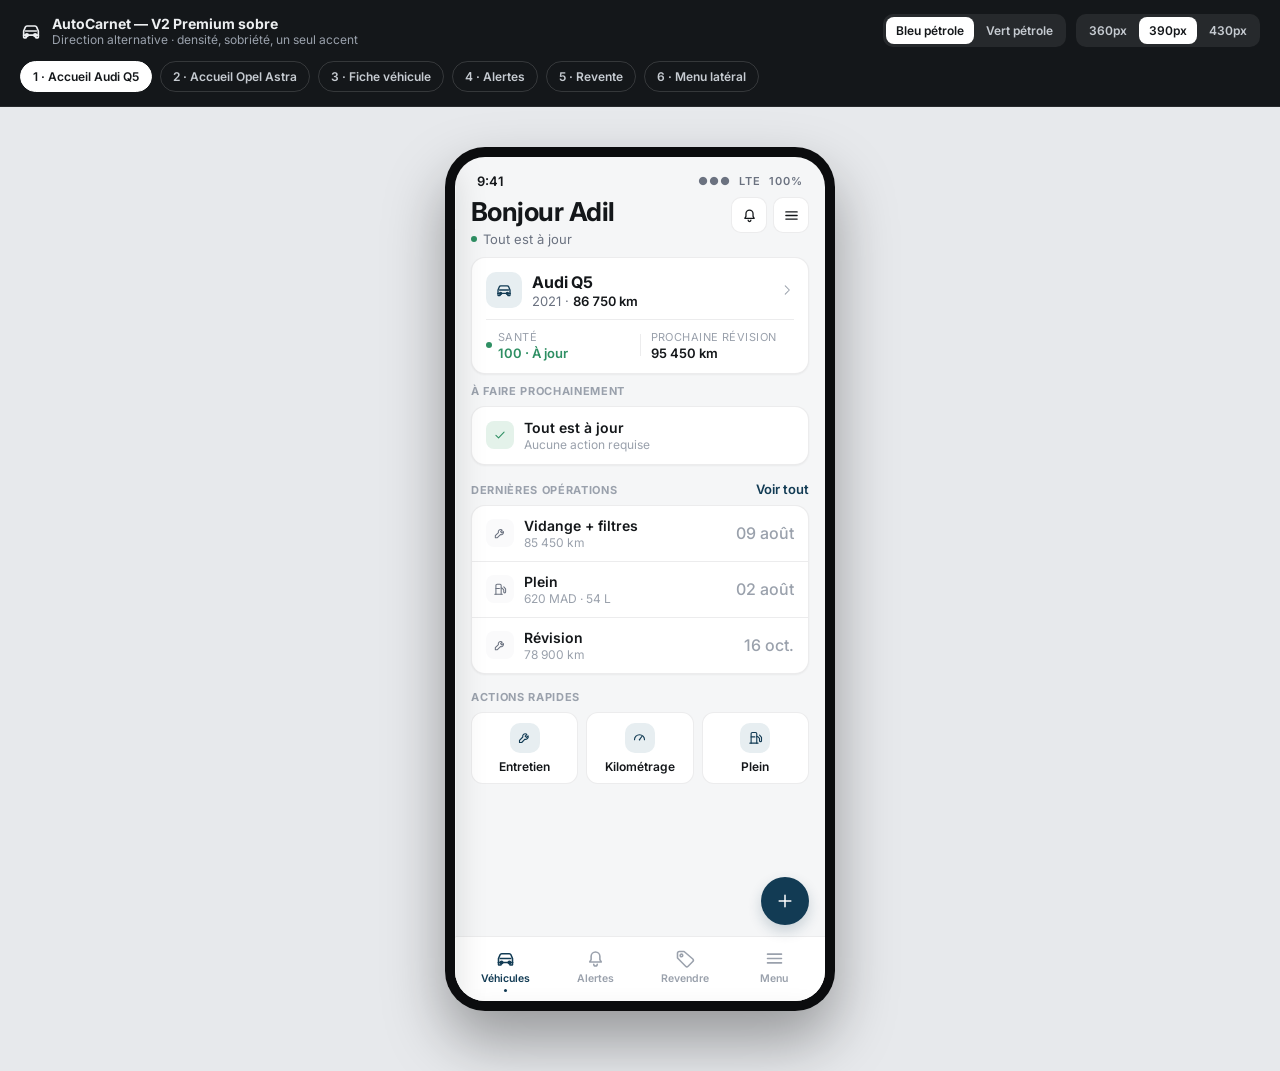
==== design/autocarnet-v2-sobre/index.html @ 6d9bebe8 "Add V2 "Premium sobre" design mockup — density/sobriety redirect The user rejected the Concept A rol" ====
<!doctype html>
<html lang="fr" data-accent="petrol-blue">
<head>
<meta charset="utf-8" />
<meta name="viewport" content="width=device-width, initial-scale=1, viewport-fit=cover" />
<title>AutoCarnet — V2 Premium sobre</title>
<link rel="preconnect" href="https://fonts.googleapis.com">
<link rel="preconnect" href="https://fonts.gstatic.com" crossorigin>
<link href="https://fonts.googleapis.com/css2?family=Inter:wght@400;500;600;700;800&display=swap" rel="stylesheet">
<link rel="stylesheet" href="styles.css" />
</head>
<body>

<!-- ============ DEMO CHROME (not part of the app itself) ============ -->
<header class="demo-bar">
  <div class="demo-bar__brand">
    <i class="ic demo-bar__logo" style="--src:url('assets/icons/car.svg')" aria-hidden="true"></i>
    <div>
      <div class="demo-bar__title">AutoCarnet — V2 Premium sobre</div>
      <div class="demo-bar__subtitle">Direction alternative · densité, sobriété, un seul accent</div>
    </div>
  </div>

  <div class="demo-bar__controls">
    <div class="accent-switch" role="tablist" aria-label="Couleur de marque">
      <button class="accent-switch__btn is-active" data-accent-btn="petrol-blue" role="tab" aria-selected="true">Bleu pétrole</button>
      <button class="accent-switch__btn" data-accent-btn="petrol-green" role="tab" aria-selected="false">Vert pétrole</button>
    </div>
    <div class="width-switch" role="tablist" aria-label="Largeur de test">
      <button class="width-switch__btn" data-width="360">360px</button>
      <button class="width-switch__btn is-active" data-width="390">390px</button>
      <button class="width-switch__btn" data-width="430">430px</button>
    </div>
  </div>

  <nav class="screen-tabs" aria-label="Écrans">
    <button class="screen-tab is-active" data-screen-btn="home" data-vehicle="q5">1 · Accueil Audi Q5</button>
    <button class="screen-tab" data-screen-btn="home" data-vehicle="astra">2 · Accueil Opel Astra</button>
    <button class="screen-tab" data-screen-btn="fiche">3 · Fiche véhicule</button>
    <button class="screen-tab" data-screen-btn="alertes">4 · Alertes</button>
    <button class="screen-tab" data-screen-btn="revente">5 · Revente</button>
    <button class="screen-tab" data-screen-btn="menu">6 · Menu latéral</button>
  </nav>
</header>

<main class="stage">
  <!-- ============ PHONE FRAME ============ -->
  <div class="phone" id="phone" style="--phone-w: 390px">
    <div class="phone__bezel">
      <div class="phone__notch"></div>
      <div class="phone__viewport" id="viewport">

        <div class="status-bar">
          <span>9:41</span>
          <span class="status-bar__icons">●●●&nbsp; LTE&nbsp; 100%</span>
        </div>

        <!-- ================================================================
             SCREEN: ACCUEIL
             ================================================================ -->
        <section class="screen screen--active" data-screen="home">
          <div class="app-header">
            <div>
              <div class="app-header__hello">Bonjour Adil</div>
              <div class="app-header__status">
                <span class="status-dot" data-status-dot></span>
                <span data-context-line>Tout est à jour</span>
              </div>
            </div>
            <div class="app-header__icons">
              <button class="icon-btn" data-nav="alertes" aria-label="Alertes">
                <i class="ic" style="--src:url('assets/icons/bell.svg')" aria-hidden="true"></i>
                <span class="icon-btn__dot" data-notif-dot></span>
              </button>
              <button class="icon-btn" data-open-drawer aria-label="Menu">
                <i class="ic" style="--src:url('assets/icons/menu.svg')" aria-hidden="true"></i>
              </button>
            </div>
          </div>

          <div class="vehicle-stage" data-vehicle-stage>
            <div class="vehicle-card-stack" data-card-stack style="height:96px">

              <article class="vehicle-card is-current" data-vehicle="q5" data-index="0" data-nav="fiche">
                <div class="vehicle-card__row1">
                  <div class="vehicle-card__icon"><i class="ic" style="--src:url('assets/icons/car.svg')" aria-hidden="true"></i></div>
                  <div class="vehicle-card__id">
                    <div class="vehicle-card__name">Audi Q5</div>
                    <div class="vehicle-card__sub">2021 · <b>86 750 km</b></div>
                  </div>
                  <i class="ic vehicle-card__chevron" style="--src:url('assets/icons/chevron-right.svg')" aria-hidden="true"></i>
                </div>
                <div class="vehicle-card__strip">
                  <div class="vehicle-card__strip-item">
                    <span class="status-dot" data-strip-health-dot></span>
                    <div>
                      <div class="vehicle-card__strip-label">Santé</div>
                      <div class="vehicle-card__strip-value vehicle-card__strip-value--ok" data-strip-health>100 · À jour</div>
                    </div>
                  </div>
                  <div class="vehicle-card__strip-divider"></div>
                  <div class="vehicle-card__strip-item">
                    <div>
                      <div class="vehicle-card__strip-label">Prochaine révision</div>
                      <div class="vehicle-card__strip-value" data-strip-revision>95 450 km</div>
                    </div>
                  </div>
                </div>
              </article>

              <article class="vehicle-card" data-vehicle="astra" data-index="1" data-nav="fiche">
                <div class="vehicle-card__row1">
                  <div class="vehicle-card__icon"><i class="ic" style="--src:url('assets/icons/car.svg')" aria-hidden="true"></i></div>
                  <div class="vehicle-card__id">
                    <div class="vehicle-card__name">Opel Astra</div>
                    <div class="vehicle-card__sub">2012 · <b>270 000 km</b></div>
                  </div>
                  <i class="ic vehicle-card__chevron" style="--src:url('assets/icons/chevron-right.svg')" aria-hidden="true"></i>
                </div>
                <div class="vehicle-card__strip">
                  <div class="vehicle-card__strip-item">
                    <span class="status-dot status-dot--warn" data-strip-health-dot></span>
                    <div>
                      <div class="vehicle-card__strip-label">Santé</div>
                      <div class="vehicle-card__strip-value" data-strip-health>90 · 1 à faire</div>
                    </div>
                  </div>
                  <div class="vehicle-card__strip-divider"></div>
                  <div class="vehicle-card__strip-item">
                    <div>
                      <div class="vehicle-card__strip-label">Prochaine révision</div>
                      <div class="vehicle-card__strip-value" data-strip-revision>271 200 km</div>
                    </div>
                  </div>
                </div>
              </article>

            </div>
            <div class="vehicle-dots">
              <button class="vehicle-dots__dot is-active" data-dot="0" aria-label="Audi Q5"></button>
              <button class="vehicle-dots__dot" data-dot="1" aria-label="Opel Astra"></button>
            </div>
          </div>

          <div class="section">
            <div class="section__head"><span class="section__label">À faire prochainement</span></div>
            <div data-todo-host></div>
          </div>

          <div class="section">
            <div class="section__head">
              <span class="section__label">Dernières opérations</span>
              <button class="section__action">Voir tout</button>
            </div>
            <div class="list-surface" data-ops-list></div>
          </div>

          <div class="section">
            <div class="section__head"><span class="section__label">Actions rapides</span></div>
            <div class="quick-actions">
              <button class="quick-action" data-open-sheet="entretien">
                <div class="quick-action__icon"><i class="ic" style="--src:url('assets/icons/wrench.svg')" aria-hidden="true"></i></div>
                <div class="quick-action__label">Entretien</div>
              </button>
              <button class="quick-action" data-open-sheet="km">
                <div class="quick-action__icon"><i class="ic" style="--src:url('assets/icons/speed.svg')" aria-hidden="true"></i></div>
                <div class="quick-action__label">Kilométrage</div>
              </button>
              <button class="quick-action" data-open-sheet="plein">
                <div class="quick-action__icon"><i class="ic" style="--src:url('assets/icons/fuel.svg')" aria-hidden="true"></i></div>
                <div class="quick-action__label">Plein</div>
              </button>
            </div>
          </div>

        </section>

        <!-- ================================================================
             SCREEN: FICHE VÉHICULE
             ================================================================ -->
        <section class="screen" data-screen="fiche">
          <div class="fiche-header">
            <div class="fiche-header__top">
              <button class="fiche-header__back" data-nav="home" aria-label="Retour">
                <i class="ic" style="--src:url('assets/icons/chevron-left.svg')" aria-hidden="true"></i>
              </button>
              <div class="fiche-header__title" data-fiche-name>Audi Q5</div>
              <button class="fiche-header__icon-btn" aria-label="Partager">
                <i class="ic" style="--src:url('assets/icons/share.svg')" aria-hidden="true"></i>
              </button>
            </div>
            <div class="fiche-header__meta">
              <span class="fiche-header__meta-item" data-fiche-km>86 750 km</span>
              <span class="fiche-header__meta-sep">·</span>
              <span class="fiche-header__meta-item"><span class="status-dot" data-fiche-health-dot></span><span data-fiche-health>Santé 100%</span></span>
            </div>
          </div>

          <div class="section">
            <div class="section__head"><span class="section__label">Aperçu</span></div>
            <div class="fiche-tabs">
              <button class="fiche-tab is-active">Entretien</button>
              <button class="fiche-tab">Dépenses</button>
              <button class="fiche-tab">Consommation</button>
            </div>
          </div>

          <div class="section">
            <div class="section__head"><span class="section__label">Administratif</span></div>
            <div class="list-surface">
              <div class="list-row">
                <div class="list-row__icon"><i class="ic" style="--src:url('assets/icons/shield.svg')" aria-hidden="true"></i></div>
                <div class="list-row__body"><div class="list-row__title">Assurance</div></div>
                <div class="list-row__trail"><div class="list-row__trail-value">Valide · 28j</div></div>
                <i class="ic list-row__chevron" style="--src:url('assets/icons/chevron-right.svg')" aria-hidden="true"></i>
              </div>
              <div class="list-row">
                <div class="list-row__icon"><i class="ic" style="--src:url('assets/icons/calendar.svg')" aria-hidden="true"></i></div>
                <div class="list-row__body"><div class="list-row__title">Visite technique</div></div>
                <div class="list-row__trail"><div class="list-row__trail-value">Valide · 96j</div></div>
                <i class="ic list-row__chevron" style="--src:url('assets/icons/chevron-right.svg')" aria-hidden="true"></i>
              </div>
              <div class="list-row">
                <div class="list-row__icon"><i class="ic" style="--src:url('assets/icons/tag.svg')" aria-hidden="true"></i></div>
                <div class="list-row__body"><div class="list-row__title">Vignette</div></div>
                <div class="list-row__trail"><div class="list-row__trail-value list-row__trail-value--warning">31 janv.</div></div>
                <i class="ic list-row__chevron" style="--src:url('assets/icons/chevron-right.svg')" aria-hidden="true"></i>
              </div>
              <div class="list-row">
                <div class="list-row__icon"><i class="ic" style="--src:url('assets/icons/document.svg')" aria-hidden="true"></i></div>
                <div class="list-row__body"><div class="list-row__title">Permis de conduire</div></div>
                <div class="list-row__trail"><div class="list-row__trail-value list-row__trail-value--muted">2030</div></div>
                <i class="ic list-row__chevron" style="--src:url('assets/icons/chevron-right.svg')" aria-hidden="true"></i>
              </div>
            </div>
          </div>

          <div class="section">
            <div class="section__head"><span class="section__label">Modules</span></div>
            <div class="module-grid">
              <button class="module-tile"><div class="module-tile__icon"><i class="ic" style="--src:url('assets/icons/document.svg')" aria-hidden="true"></i></div><div class="module-tile__label">Documents</div></button>
              <button class="module-tile"><div class="module-tile__icon"><i class="ic" style="--src:url('assets/icons/wrench.svg')" aria-hidden="true"></i></div><div class="module-tile__label">Entretiens</div></button>
              <button class="module-tile"><div class="module-tile__icon"><i class="ic" style="--src:url('assets/icons/chart.svg')" aria-hidden="true"></i></div><div class="module-tile__label">Dépenses</div></button>
              <button class="module-tile"><div class="module-tile__icon"><i class="ic" style="--src:url('assets/icons/fuel.svg')" aria-hidden="true"></i></div><div class="module-tile__label">Carburant</div></button>
            </div>
          </div>
        </section>

        <!-- ================================================================
             SCREEN: ALERTES
             ================================================================ -->
        <section class="screen" data-screen="alertes">
          <div class="app-header">
            <div>
              <div class="app-header__hello">Alertes</div>
              <div class="app-header__status"><span data-alerts-sub>Audi Q5 · Opel Astra</span></div>
            </div>
            <div class="app-header__icons">
              <button class="icon-btn" data-nav="home" aria-label="Fermer">
                <i class="ic" style="--src:url('assets/icons/close.svg')" aria-hidden="true"></i>
              </button>
            </div>
          </div>

          <div class="section">
            <div class="section__head"><span class="section__label">En retard</span></div>
            <div class="list-surface">
              <div class="list-row">
                <div class="list-row__icon list-row__icon--danger"><i class="ic" style="--src:url('assets/icons/alert.svg')" aria-hidden="true"></i></div>
                <div class="list-row__body"><div class="list-row__title">Vidange</div><div class="list-row__meta">Opel Astra</div></div>
                <div class="list-row__trail"><div class="list-row__trail-value list-row__trail-value--danger">1 200 km</div></div>
              </div>
            </div>
          </div>

          <div class="section">
            <div class="section__head"><span class="section__label">Bientôt</span></div>
            <div class="list-surface">
              <div class="list-row">
                <div class="list-row__icon list-row__icon--warning"><i class="ic" style="--src:url('assets/icons/shield.svg')" aria-hidden="true"></i></div>
                <div class="list-row__body"><div class="list-row__title">Assurance</div><div class="list-row__meta">Audi Q5</div></div>
                <div class="list-row__trail"><div class="list-row__trail-value list-row__trail-value--warning">28 jours</div></div>
              </div>
              <div class="list-row">
                <div class="list-row__icon list-row__icon--warning"><i class="ic" style="--src:url('assets/icons/shield.svg')" aria-hidden="true"></i></div>
                <div class="list-row__body"><div class="list-row__title">Assurance</div><div class="list-row__meta">Opel Astra</div></div>
                <div class="list-row__trail"><div class="list-row__trail-value list-row__trail-value--warning">41 jours</div></div>
              </div>
            </div>
          </div>

          <div class="section">
            <div class="section__head"><span class="section__label">Plus tard</span></div>
            <div class="list-surface">
              <div class="list-row">
                <div class="list-row__icon"><i class="ic" style="--src:url('assets/icons/calendar.svg')" aria-hidden="true"></i></div>
                <div class="list-row__body"><div class="list-row__title">Contrôle technique</div><div class="list-row__meta">Audi Q5</div></div>
                <div class="list-row__trail"><div class="list-row__trail-value list-row__trail-value--muted">96 jours</div></div>
              </div>
            </div>
          </div>
        </section>

        <!-- ================================================================
             SCREEN: REVENTE
             ================================================================ -->
        <section class="screen" data-screen="revente">
          <div class="resale-header">
            <button class="fiche-header__back" data-nav="fiche" aria-label="Retour">
              <i class="ic" style="--src:url('assets/icons/chevron-left.svg')" aria-hidden="true"></i>
            </button>
            <div class="resale-header__title">Revendre — Audi Q5</div>
          </div>

          <div class="price-card">
            <div class="price-card__tag">
              <i class="ic" style="--src:url('assets/icons/tag.svg')" aria-hidden="true"></i>
              Prix conseillé AutoCarnet
            </div>
            <div class="price-card__value">328 400<span>DH</span></div>
            <div class="price-card__range">Fourchette réaliste : 305 000 – 352 000 DH</div>
            <div class="price-card__badge"><span class="status-dot"></span>Confiance élevée</div>

            <div class="tier-row">
              <div class="tier-tile">
                <div class="tier-tile__label">Vente rapide</div>
                <div class="tier-tile__value">305 000 DH</div>
              </div>
              <div class="tier-tile">
                <div class="tier-tile__label">Prix haut</div>
                <div class="tier-tile__value">352 000 DH</div>
              </div>
            </div>

            <button class="resale-link">Voir le détail du calcul</button>
          </div>

          <div class="section">
            <div class="section__head"><span class="section__label">Facteurs pris en compte</span></div>
            <div class="list-surface">
              <div class="list-row">
                <div class="list-row__icon list-row__icon--success"><i class="ic" style="--src:url('assets/icons/check.svg')" aria-hidden="true"></i></div>
                <div class="list-row__body"><div class="list-row__title">Entretien à jour</div></div>
              </div>
              <div class="list-row">
                <div class="list-row__icon list-row__icon--success"><i class="ic" style="--src:url('assets/icons/check.svg')" aria-hidden="true"></i></div>
                <div class="list-row__body"><div class="list-row__title">Historique complet</div></div>
              </div>
              <div class="list-row">
                <div class="list-row__icon"><i class="ic" style="--src:url('assets/icons/speed.svg')" aria-hidden="true"></i></div>
                <div class="list-row__body"><div class="list-row__title">Kilométrage cohérent avec l'âge</div></div>
              </div>
            </div>
          </div>
        </section>

        <!-- ================================================================
             SCREEN: MENU (mounted permanently as an overlay, any active screen)
             ================================================================ -->
        <div class="drawer-overlay" data-drawer-overlay data-close-drawer></div>
        <div class="drawer" data-drawer>
          <div class="drawer__header">
            <div class="drawer__avatar">AD</div>
            <div>
              <div class="drawer__name">Adil</div>
              <div class="drawer__email">adil.taha@gmail.com</div>
            </div>
          </div>
          <div class="drawer__list">
            <button class="drawer__item" data-nav="home" data-close-drawer><i class="ic" style="--src:url('assets/icons/car.svg')" aria-hidden="true"></i>Mes véhicules</button>
            <button class="drawer__item" data-nav="alertes" data-close-drawer><i class="ic" style="--src:url('assets/icons/bell.svg')" aria-hidden="true"></i>Alertes</button>
            <button class="drawer__item" data-nav="revente" data-close-drawer><i class="ic" style="--src:url('assets/icons/tag.svg')" aria-hidden="true"></i>Revendre</button>
            <button class="drawer__item"><i class="ic" style="--src:url('assets/icons/user.svg')" aria-hidden="true"></i>Prestataires</button>
            <button class="drawer__item"><i class="ic" style="--src:url('assets/icons/shield.svg')" aria-hidden="true"></i>Compte &amp; sécurité</button>
            <button class="drawer__item"><i class="ic" style="--src:url('assets/icons/chart.svg')" aria-hidden="true"></i>Journal d'audit</button>
          </div>
          <div class="drawer__footer">
            <button class="drawer__lock"><i class="ic" style="--src:url('assets/icons/lock.svg')" aria-hidden="true"></i>Verrouiller AutoCarnet</button>
          </div>
        </div>

        <!-- ================================================================
             Sheet: Ajouter (opened by FAB)
             ================================================================ -->
        <div class="sheet-overlay" data-sheet-overlay data-close-sheet></div>
        <div class="sheet" data-sheet>
          <div class="sheet__handle"></div>
          <div class="sheet__title">Ajouter</div>
          <button class="sheet__option" data-close-sheet><i class="ic" style="--src:url('assets/icons/wrench.svg')" aria-hidden="true"></i>Entretien</button>
          <button class="sheet__option" data-close-sheet><i class="ic" style="--src:url('assets/icons/speed.svg')" aria-hidden="true"></i>Kilométrage</button>
          <button class="sheet__option" data-close-sheet><i class="ic" style="--src:url('assets/icons/fuel.svg')" aria-hidden="true"></i>Plein</button>
          <button class="sheet__option" data-close-sheet><i class="ic" style="--src:url('assets/icons/chart.svg')" aria-hidden="true"></i>Dépense</button>
          <button class="sheet__option" data-close-sheet><i class="ic" style="--src:url('assets/icons/document.svg')" aria-hidden="true"></i>Document</button>
        </div>

        <!-- ================================================================
             Floating "+" — lives outside any scrolling screen so it never
             scrolls with content; shown only while the home screen is active.
             ================================================================ -->
        <button class="fab" data-fab data-open-sheet="all" aria-label="Ajouter">
          <i class="ic" style="--src:url('assets/icons/plus.svg')" aria-hidden="true"></i>
        </button>

        <!-- ================================================================
             Bottom navigation
             ================================================================ -->
        <nav class="bottom-nav" data-bottom-nav>
          <button class="nav-item is-active" data-nav="home">
            <i class="ic" style="--src:url('assets/icons/car.svg')" aria-hidden="true"></i>
            <span class="nav-item__label">Véhicules</span>
            <span class="nav-item__dot"></span>
          </button>
          <button class="nav-item" data-nav="alertes">
            <i class="ic" style="--src:url('assets/icons/bell.svg')" aria-hidden="true"></i>
            <span class="nav-item__label">Alertes</span>
            <span class="nav-item__dot"></span>
          </button>
          <button class="nav-item" data-nav="revente">
            <i class="ic" style="--src:url('assets/icons/tag.svg')" aria-hidden="true"></i>
            <span class="nav-item__label">Revendre</span>
            <span class="nav-item__dot"></span>
          </button>
          <button class="nav-item" data-open-drawer>
            <i class="ic" style="--src:url('assets/icons/menu.svg')" aria-hidden="true"></i>
            <span class="nav-item__label">Menu</span>
            <span class="nav-item__dot"></span>
          </button>
        </nav>

      </div>
    </div>
  </div>
</main>

<script src="app.js"></script>
</body>
</html>
---- design/autocarnet-v2-sobre/styles.css ----
/* ==========================================================================
   AutoCarnet — V2 "Premium sobre" design system
   Palette + type + spacing + radius + shadow scales, then components.
   Single cohesive language: no gradients as decoration, one brand color
   used with restraint, density over decoration.
   ========================================================================== */

@import url('https://fonts.googleapis.com/css2?family=Inter:wght@400;500;600;700;800&display=swap');

:root[data-accent="petrol-blue"] {
  --brand: #123B54;
  --brand-strong: #0D2E42;
  --brand-soft: #E7EEF1;
  --brand-soft-strong: #D6E3E8;
}
:root[data-accent="petrol-green"] {
  --brand: #0E4D3F;
  --brand-strong: #0A3A30;
  --brand-soft: #E5EFEC;
  --brand-soft-strong: #D3E4DE;
}

:root {
  /* ---- Palette ---- */
  --bg: #F5F6F7;
  --surface: #FFFFFF;
  --surface-sunken: #FAFAFB;
  --border: rgba(20, 23, 26, 0.08);
  --border-strong: rgba(20, 23, 26, 0.14);
  --overlay: rgba(15, 18, 21, 0.44);

  --text-primary: #14171A;
  --text-secondary: #6B7280;
  --text-tertiary: #9AA1AC;
  --text-on-brand: #FFFFFF;

  --success: #2E8F63;
  --success-soft: #E4F2EA;
  --warning: #C07A1F;
  --warning-soft: #F7ECDA;
  --danger: #C7442F;
  --danger-soft: #F8E7E3;

  /* ---- Radius scale ---- */
  --r-xs: 8px;
  --r-sm: 10px;
  --r-md: 12px;
  --r-lg: 14px;
  --r-pill: 999px;

  /* ---- Shadow scale (subtle by default) ---- */
  --shadow-card: 0 1px 2px rgba(15, 18, 21, 0.05);
  --shadow-cta: 0 6px 14px rgba(18, 59, 84, 0.20);
  --shadow-elevated: 0 16px 32px rgba(15, 18, 21, 0.14);

  /* ---- Type scale ---- */
  --fs-display: 26px;
  --fs-title: 19px;
  --fs-body: 15px;
  --fs-meta: 13px;
  --fs-label: 11px;
  --fs-number: 30px;

  --font: 'Inter', -apple-system, BlinkMacSystemFont, 'Segoe UI', Roboto, sans-serif;

  --phone-w: 390px;
}

* { box-sizing: border-box; }
html, body { margin: 0; padding: 0; }
body {
  font-family: var(--font);
  background: #E7E9EC;
  color: var(--text-primary);
  -webkit-font-smoothing: antialiased;
}
button { font-family: inherit; }
img { max-width: 100%; display: block; }

/* ==========================================================================
   Icon technique — <i class="ic"> masked with currentColor so the same SVG
   can be tinted per context without baking colors into the file.
   ========================================================================== */
.ic {
  display: inline-block;
  width: 20px; height: 20px;
  background-color: currentColor;
  -webkit-mask-image: var(--src);
  mask-image: var(--src);
  -webkit-mask-repeat: no-repeat;
  mask-repeat: no-repeat;
  -webkit-mask-position: center;
  mask-position: center;
  -webkit-mask-size: contain;
  mask-size: contain;
  flex-shrink: 0;
}

/* ==========================================================================
   Demo chrome (outside the simulated phone — not part of the app)
   ========================================================================== */
.demo-bar {
  position: sticky; top: 0; z-index: 50;
  background: #14171A; color: #EDEFF1;
  padding: 14px 20px;
  display: flex; flex-wrap: wrap; align-items: center; gap: 14px 24px;
  border-bottom: 1px solid rgba(255,255,255,0.08);
}
.demo-bar__brand { display: flex; align-items: center; gap: 10px; margin-right: auto; }
.demo-bar__logo { width: 22px; height: 22px; color: #EDEFF1; }
.demo-bar__title { font-weight: 700; font-size: 14px; }
.demo-bar__subtitle { font-size: 12px; color: #9AA1AC; }
.demo-bar__controls { display: flex; align-items: center; gap: 10px; flex-wrap: wrap; }

.accent-switch, .width-switch { display: flex; background: rgba(255,255,255,0.08); border-radius: var(--r-sm); padding: 3px; gap: 2px; }
.accent-switch__btn, .width-switch__btn {
  border: none; background: transparent; color: #C6CBD1;
  font-size: 12px; font-weight: 600; padding: 6px 10px; border-radius: 8px; cursor: pointer;
}
.accent-switch__btn.is-active, .width-switch__btn.is-active { background: #fff; color: #14171A; }

.screen-tabs { display: flex; flex-wrap: wrap; gap: 8px; width: 100%; }
.screen-tab {
  border: 1px solid rgba(255,255,255,0.14); background: transparent; color: #C6CBD1;
  font-size: 12px; font-weight: 600; padding: 7px 12px; border-radius: var(--r-pill); cursor: pointer;
}
.screen-tab.is-active { background: #fff; color: #14171A; border-color: #fff; }

.stage {
  min-height: calc(100vh - 96px);
  display: flex; align-items: flex-start; justify-content: center;
  padding: 40px 20px 60px;
}

/* ==========================================================================
   Phone frame
   ========================================================================== */
.phone { width: var(--phone-w); transition: width .25s ease; }
.phone__bezel {
  background: #0B0C0E;
  border-radius: 40px;
  padding: 10px;
  box-shadow: 0 30px 60px rgba(0,0,0,0.35);
}
.phone__notch {
  position: absolute; left: 50%; top: 10px; transform: translateX(-50%);
  width: 120px; height: 22px; background: #0B0C0E; border-radius: 0 0 16px 16px; z-index: 20;
}
.phone__viewport {
  position: relative;
  height: 844px;
  background: var(--bg);
  border-radius: 30px;
  overflow: hidden;
  display: flex; flex-direction: column;
}

.status-bar {
  flex-shrink: 0;
  display: flex; justify-content: space-between; align-items: center;
  padding: 16px 22px 4px;
  font-size: 13px; font-weight: 600; color: var(--text-primary);
}
.status-bar__icons { font-size: 11px; letter-spacing: 1px; color: var(--text-secondary); }

/* ==========================================================================
   Screens
   ========================================================================== */
.screen {
  display: none;
  flex: 1;
  overflow-y: auto;
  overflow-x: hidden;
  position: relative;
  padding-bottom: 24px;
}
.screen--active { display: block; }
.screen::-webkit-scrollbar { display: none; }

.section {
  padding: 0 16px;
  margin-top: 16px;
}
.section:first-of-type { margin-top: 12px; }
.section__head {
  display: flex; align-items: baseline; justify-content: space-between;
  margin-bottom: 8px;
}
.section__label {
  font-size: var(--fs-label);
  font-weight: 700;
  letter-spacing: 0.06em;
  text-transform: uppercase;
  color: var(--text-tertiary);
}
.section__action {
  font-size: 13px; font-weight: 600; color: var(--brand);
  background: none; border: none; padding: 0; cursor: pointer;
}

/* ==========================================================================
   Home header
   ========================================================================== */
.app-header {
  padding: 4px 16px 0;
  display: flex; align-items: flex-start; justify-content: space-between;
  gap: 12px;
}
.app-header__hello { font-size: var(--fs-display); font-weight: 700; letter-spacing: -0.02em; line-height: 1.15; }
.app-header__status {
  margin-top: 4px; display: flex; align-items: center; gap: 6px;
  font-size: var(--fs-meta); color: var(--text-secondary);
}
.status-dot { width: 6px; height: 6px; border-radius: 50%; background: var(--success); flex-shrink: 0; }
.status-dot--warn { background: var(--warning); }
.app-header__icons { display: flex; align-items: center; gap: 6px; flex-shrink: 0; }
.icon-btn {
  position: relative;
  width: 36px; height: 36px; border-radius: var(--r-sm);
  display: flex; align-items: center; justify-content: center;
  background: var(--surface); border: 1px solid var(--border);
  color: var(--text-primary); cursor: pointer;
}
.icon-btn .ic { width: 17px; height: 17px; }
.icon-btn__dot {
  position: absolute; top: 7px; right: 7px;
  width: 7px; height: 7px; border-radius: 50%;
  background: var(--danger); border: 1.5px solid var(--surface);
}

/* ==========================================================================
   Vehicle card — compact identity + status strip
   ========================================================================== */
.vehicle-stage { padding: 0 16px; margin-top: 10px; position: relative; }
.vehicle-card-stack { position: relative; }
.vehicle-card {
  position: absolute; inset: 0;
  background: var(--surface);
  border: 1px solid var(--border);
  border-radius: var(--r-lg);
  box-shadow: var(--shadow-card);
  padding: 14px 14px 12px;
  cursor: pointer;
  transition: transform .32s cubic-bezier(.2,.8,.2,1), opacity .32s ease;
}
.vehicle-card.is-dragging { transition: none; }
.vehicle-card.is-current { position: relative; transform: translateX(0); opacity: 1; z-index: 3; }
.vehicle-card.is-next { transform: translateX(18px) scale(0.98); opacity: 0; z-index: 1; pointer-events: none; }
.vehicle-card.is-prev { transform: translateX(-18px) scale(0.98); opacity: 0; z-index: 1; pointer-events: none; }

.vehicle-card__row1 { display: flex; align-items: center; gap: 10px; }
.vehicle-card__icon {
  width: 36px; height: 36px; border-radius: var(--r-sm); flex-shrink: 0;
  background: var(--brand-soft); color: var(--brand);
  display: flex; align-items: center; justify-content: center;
}
.vehicle-card__icon .ic { width: 18px; height: 18px; }
.vehicle-card__id { flex: 1; min-width: 0; }
.vehicle-card__name { font-size: 16px; font-weight: 700; letter-spacing: -0.01em; white-space: nowrap; overflow: hidden; text-overflow: ellipsis; }
.vehicle-card__sub { font-size: var(--fs-meta); color: var(--text-secondary); white-space: nowrap; margin-top: 1px; }
.vehicle-card__sub b { color: var(--text-primary); font-weight: 600; font-variant-numeric: tabular-nums; }
.vehicle-card__chevron { color: var(--text-tertiary); width: 14px; height: 14px; flex-shrink: 0; }

.vehicle-card__strip {
  display: flex; align-items: center; margin-top: 10px; padding-top: 10px;
  border-top: 1px solid var(--border);
}
.vehicle-card__strip-item { flex: 1; display: flex; align-items: center; gap: 6px; min-width: 0; }
.vehicle-card__strip-divider { width: 1px; height: 22px; background: var(--border); margin: 0 10px; flex-shrink: 0; }
.vehicle-card__strip-label { font-size: var(--fs-label); color: var(--text-tertiary); text-transform: uppercase; letter-spacing: 0.04em; margin-bottom: 1px; }
.vehicle-card__strip-value { font-size: 13px; font-weight: 600; color: var(--text-primary); white-space: nowrap; overflow: hidden; text-overflow: ellipsis; }
.vehicle-card__strip-value--ok { color: var(--success); }

.vehicle-dots { display: flex; justify-content: center; gap: 6px; margin-top: 10px; }
.vehicle-dots__dot { width: 5px; height: 5px; border-radius: 50%; background: var(--border-strong); border: none; padding: 0; cursor: pointer; }
.vehicle-dots__dot.is-active { background: var(--brand); width: 14px; border-radius: var(--r-pill); }
.vehicle-stage.mode-single .vehicle-dots { display: none; }
.vehicle-stage.mode-single .vehicle-card { position: relative; }

/* ==========================================================================
   Compact list surfaces — todos, ops, admin, alerts
   ========================================================================== */
.list-surface {
  background: var(--surface);
  border: 1px solid var(--border);
  border-radius: var(--r-lg);
  box-shadow: var(--shadow-card);
  overflow: hidden;
}
.list-row {
  display: flex; align-items: center; gap: 10px;
  padding: 11px 14px;
  border-top: 1px solid var(--border);
}
.list-row:first-child { border-top: none; }
.list-row__icon {
  width: 28px; height: 28px; border-radius: var(--r-xs); flex-shrink: 0;
  display: flex; align-items: center; justify-content: center;
  background: var(--surface-sunken); color: var(--text-secondary);
}
.list-row__icon .ic { width: 14px; height: 14px; }
.list-row__icon--danger { background: var(--danger-soft); color: var(--danger); }
.list-row__icon--warning { background: var(--warning-soft); color: var(--warning); }
.list-row__icon--success { background: var(--success-soft); color: var(--success); }
.list-row__body { flex: 1; min-width: 0; }
.list-row__title { font-size: 14px; font-weight: 600; white-space: nowrap; overflow: hidden; text-overflow: ellipsis; }
.list-row__meta { font-size: 12px; color: var(--text-tertiary); margin-top: 1px; white-space: nowrap; overflow: hidden; text-overflow: ellipsis; }
.list-row__trail { flex-shrink: 0; text-align: right; }
.list-row__trail-value { font-size: 13px; font-weight: 600; white-space: nowrap; font-variant-numeric: tabular-nums; }
.list-row__trail-value--danger { color: var(--danger); }
.list-row__trail-value--warning { color: var(--warning); }
.list-row__trail-value--muted { color: var(--text-tertiary); font-weight: 500; }
.list-row__chevron { color: var(--text-tertiary); width: 13px; height: 13px; flex-shrink: 0; }

.all-good-row {
  display: flex; align-items: center; gap: 10px;
  padding: 12px 14px;
  background: var(--surface);
  border: 1px solid var(--border);
  border-radius: var(--r-lg);
  box-shadow: var(--shadow-card);
}
.all-good-row__icon {
  width: 28px; height: 28px; border-radius: var(--r-xs); flex-shrink: 0;
  background: var(--success-soft); color: var(--success);
  display: flex; align-items: center; justify-content: center;
}
.all-good-row__icon .ic { width: 14px; height: 14px; }
.all-good-row__title { font-size: 14px; font-weight: 600; }
.all-good-row__sub { font-size: 12px; color: var(--text-tertiary); margin-top: 1px; }

/* ==========================================================================
   Quick actions
   ========================================================================== */
.quick-actions { display: flex; gap: 8px; }
.quick-action {
  flex: 1;
  display: flex; flex-direction: column; align-items: center; gap: 6px;
  padding: 10px 4px 9px;
  background: var(--surface);
  border: 1px solid var(--border);
  border-radius: var(--r-md);
  cursor: pointer;
}
.quick-action__icon {
  width: 30px; height: 30px; border-radius: var(--r-sm);
  background: var(--brand-soft); color: var(--brand);
  display: flex; align-items: center; justify-content: center;
}
.quick-action__icon .ic { width: 15px; height: 15px; }
.quick-action__label { font-size: 12px; font-weight: 600; color: var(--text-primary); }

.fab {
  position: absolute; right: 16px; bottom: 76px; z-index: 25;
  width: 48px; height: 48px; border-radius: 50%;
  background: var(--brand); color: #fff;
  display: none; align-items: center; justify-content: center;
  border: none; box-shadow: var(--shadow-cta); cursor: pointer;
}
.fab.is-visible { display: flex; }
.fab .ic { width: 20px; height: 20px; }

/* ==========================================================================
   Bottom navigation — refined, no capsule
   ========================================================================== */
.bottom-nav {
  flex-shrink: 0;
  display: flex;
  background: var(--surface);
  border-top: 1px solid var(--border);
  padding: 7px 6px calc(7px + env(safe-area-inset-bottom, 0px));
}
.nav-item {
  flex: 1;
  display: flex; flex-direction: column; align-items: center; gap: 3px;
  background: none; border: none; padding: 4px 0 2px; cursor: pointer;
  color: var(--text-tertiary);
}
.nav-item .ic { width: 21px; height: 21px; color: var(--text-tertiary); }
.nav-item__label { font-size: 10.5px; font-weight: 600; color: var(--text-tertiary); }
.nav-item__dot { width: 3px; height: 3px; border-radius: 50%; background: transparent; margin-top: 1px; }
.nav-item.is-active .ic,
.nav-item.is-active .nav-item__label { color: var(--brand); }
.nav-item.is-active .nav-item__dot { background: var(--brand); }

/* ==========================================================================
   Fiche véhicule
   ========================================================================== */
.fiche-header {
  padding: 4px 16px 14px;
  background: var(--brand-soft);
  border-bottom: 1px solid var(--border);
}
.fiche-header__top { display: flex; align-items: center; gap: 10px; }
.fiche-header__back {
  width: 32px; height: 32px; border-radius: var(--r-sm);
  background: var(--surface); border: 1px solid var(--border);
  display: flex; align-items: center; justify-content: center; color: var(--text-primary); cursor: pointer;
}
.fiche-header__back .ic { width: 14px; height: 14px; }
.fiche-header__title { font-size: var(--fs-title); font-weight: 700; flex: 1; letter-spacing: -0.01em; }
.fiche-header__icon-btn {
  width: 32px; height: 32px; border-radius: var(--r-sm);
  background: var(--surface); border: 1px solid var(--border);
  display: flex; align-items: center; justify-content: center; color: var(--text-primary); cursor: pointer;
}
.fiche-header__icon-btn .ic { width: 14px; height: 14px; }
.fiche-header__meta { display: flex; align-items: center; gap: 10px; margin-top: 12px; padding-left: 42px; }
.fiche-header__meta-item { display: flex; align-items: center; gap: 5px; font-size: 13px; font-weight: 600; color: var(--text-primary); }
.fiche-header__meta-item .status-dot { width: 6px; height: 6px; }
.fiche-header__meta-sep { color: var(--border-strong); }

.fiche-tabs { display: flex; gap: 6px; }
.fiche-tab {
  flex: 1;
  padding: 9px 4px; text-align: center;
  border-radius: var(--r-sm);
  border: 1px solid var(--border);
  background: var(--surface);
  font-size: 12px; font-weight: 600; color: var(--text-secondary);
  cursor: pointer;
}
.fiche-tab.is-active { background: var(--brand); border-color: var(--brand); color: #fff; }

.module-grid { display: grid; grid-template-columns: 1fr 1fr; gap: 8px; }
.module-tile {
  display: flex; align-items: center; gap: 9px;
  padding: 11px 10px;
  background: var(--surface); border: 1px solid var(--border); border-radius: var(--r-md);
  cursor: pointer;
}
.module-tile__icon {
  width: 28px; height: 28px; border-radius: var(--r-xs); flex-shrink: 0;
  background: var(--surface-sunken); color: var(--text-secondary);
  display: flex; align-items: center; justify-content: center;
}
.module-tile__icon .ic { width: 14px; height: 14px; }
.module-tile__label { font-size: 13px; font-weight: 600; white-space: nowrap; overflow: hidden; text-overflow: ellipsis; }

/* ==========================================================================
   Revente
   ========================================================================== */
.resale-header { padding: 4px 16px 0; display: flex; align-items: center; gap: 10px; }
.resale-header__title { font-size: var(--fs-title); font-weight: 700; }

.price-card {
  margin: 14px 16px 0;
  background: var(--surface);
  border: 1px solid var(--border);
  border-radius: var(--r-lg);
  box-shadow: var(--shadow-card);
  padding: 18px 16px 16px;
}
.price-card__tag {
  display: inline-flex; align-items: center; gap: 5px;
  font-size: var(--fs-label); font-weight: 700; letter-spacing: 0.05em; text-transform: uppercase;
  color: var(--brand);
}
.price-card__tag .ic { width: 11px; height: 11px; }
.price-card__value {
  font-size: 36px; font-weight: 800; letter-spacing: -0.02em; margin-top: 6px; line-height: 1.05;
  font-variant-numeric: tabular-nums;
}
.price-card__value span { font-size: 18px; font-weight: 600; color: var(--text-secondary); margin-left: 4px; }
.price-card__range { font-size: 13px; color: var(--text-secondary); margin-top: 6px; }
.price-card__badge {
  display: inline-flex; align-items: center; gap: 5px;
  margin-top: 10px; padding: 5px 10px;
  background: var(--success-soft); color: var(--success);
  border-radius: var(--r-pill); font-size: 12px; font-weight: 700;
}
.price-card__badge .status-dot { background: var(--success); }

.tier-row { display: flex; gap: 8px; margin-top: 14px; }
.tier-tile {
  flex: 1; padding: 9px 10px;
  border: 1px solid var(--border); border-radius: var(--r-md);
  background: var(--surface-sunken);
}
.tier-tile__label { font-size: var(--fs-label); color: var(--text-tertiary); text-transform: uppercase; letter-spacing: 0.04em; }
.tier-tile__value { font-size: 15px; font-weight: 700; margin-top: 2px; font-variant-numeric: tabular-nums; }

.resale-link {
  display: block; text-align: left; width: 100%;
  margin-top: 12px; padding-top: 12px; border-top: 1px solid var(--border);
  background: none; border-left: none; border-right: none; border-bottom: none;
  font-size: 13px; font-weight: 600; color: var(--brand); cursor: pointer;
}

/* ==========================================================================
   Drawer
   ========================================================================== */
.drawer-overlay {
  position: absolute; inset: 0; z-index: 40;
  background: var(--overlay);
  opacity: 0; pointer-events: none; transition: opacity .22s ease;
}
.drawer-overlay.is-open { opacity: 1; pointer-events: auto; }
.drawer {
  position: absolute; top: 0; bottom: 0; left: 0; z-index: 41;
  width: 78%; max-width: 300px;
  background: var(--surface);
  transform: translateX(-100%);
  transition: transform .26s cubic-bezier(.2,.8,.2,1);
  display: flex; flex-direction: column;
  box-shadow: var(--shadow-elevated);
}
.drawer.is-open { transform: translateX(0); }
.drawer__header {
  display: flex; align-items: center; gap: 10px;
  padding: 20px 16px 14px;
  border-bottom: 1px solid var(--border);
}
.drawer__avatar {
  width: 38px; height: 38px; border-radius: 50%; flex-shrink: 0;
  background: var(--brand-soft); color: var(--brand);
  display: flex; align-items: center; justify-content: center;
  font-size: 14px; font-weight: 700;
}
.drawer__name { font-size: 14px; font-weight: 700; }
.drawer__email { font-size: 12px; color: var(--text-tertiary); margin-top: 1px; }
.drawer__list { flex: 1; padding: 6px 8px; overflow-y: auto; }
.drawer__item {
  width: 100%; display: flex; align-items: center; gap: 12px;
  padding: 10px 8px; border-radius: var(--r-sm);
  background: none; border: none; text-align: left; cursor: pointer;
  color: var(--text-primary); font-size: 14px; font-weight: 500;
}
.drawer__item .ic { width: 17px; height: 17px; color: var(--text-secondary); }
.drawer__item:hover { background: var(--surface-sunken); }
.drawer__footer { padding: 10px 8px 16px; border-top: 1px solid var(--border); }
.drawer__lock {
  width: 100%; display: flex; align-items: center; gap: 12px;
  padding: 10px 8px; border-radius: var(--r-sm);
  background: none; border: none; text-align: left; cursor: pointer;
  color: var(--danger); font-size: 14px; font-weight: 600;
}
.drawer__lock .ic { width: 17px; height: 17px; color: var(--danger); }

/* ==========================================================================
   Sheet (Ajouter)
   ========================================================================== */
.sheet-overlay {
  position: absolute; inset: 0; z-index: 40;
  background: var(--overlay);
  opacity: 0; pointer-events: none; transition: opacity .22s ease;
}
.sheet-overlay.is-open { opacity: 1; pointer-events: auto; }
.sheet {
  position: absolute; left: 0; right: 0; bottom: 0; z-index: 41;
  background: var(--surface);
  border-radius: 18px 18px 0 0;
  padding: 10px 16px calc(18px + env(safe-area-inset-bottom, 0px));
  transform: translateY(100%);
  transition: transform .26s cubic-bezier(.2,.8,.2,1);
  box-shadow: var(--shadow-elevated);
}
.sheet.is-open { transform: translateY(0); }
.sheet__handle { width: 34px; height: 4px; border-radius: var(--r-pill); background: var(--border-strong); margin: 0 auto 14px; }
.sheet__title { font-size: 15px; font-weight: 700; margin-bottom: 10px; }
.sheet__option {
  width: 100%; display: flex; align-items: center; gap: 12px;
  padding: 11px 6px; background: none; border: none; border-top: 1px solid var(--border);
  text-align: left; cursor: pointer; color: var(--text-primary); font-size: 14px; font-weight: 500;
}
.sheet__option:first-child { border-top: none; }
.sheet__option .ic { width: 17px; height: 17px; color: var(--brand); }

/* ==========================================================================
   Alerts screen
   ========================================================================== */
.alerts-header { padding: 4px 16px 0; }
.alerts-header__title { font-size: var(--fs-display); font-weight: 700; }
.alerts-header__sub { font-size: 13px; color: var(--text-secondary); margin-top: 2px; }

/* Responsive: shrink phone chrome gracefully at 360px */
@media (max-width: 400px) {
  .demo-bar__subtitle { display: none; }
}
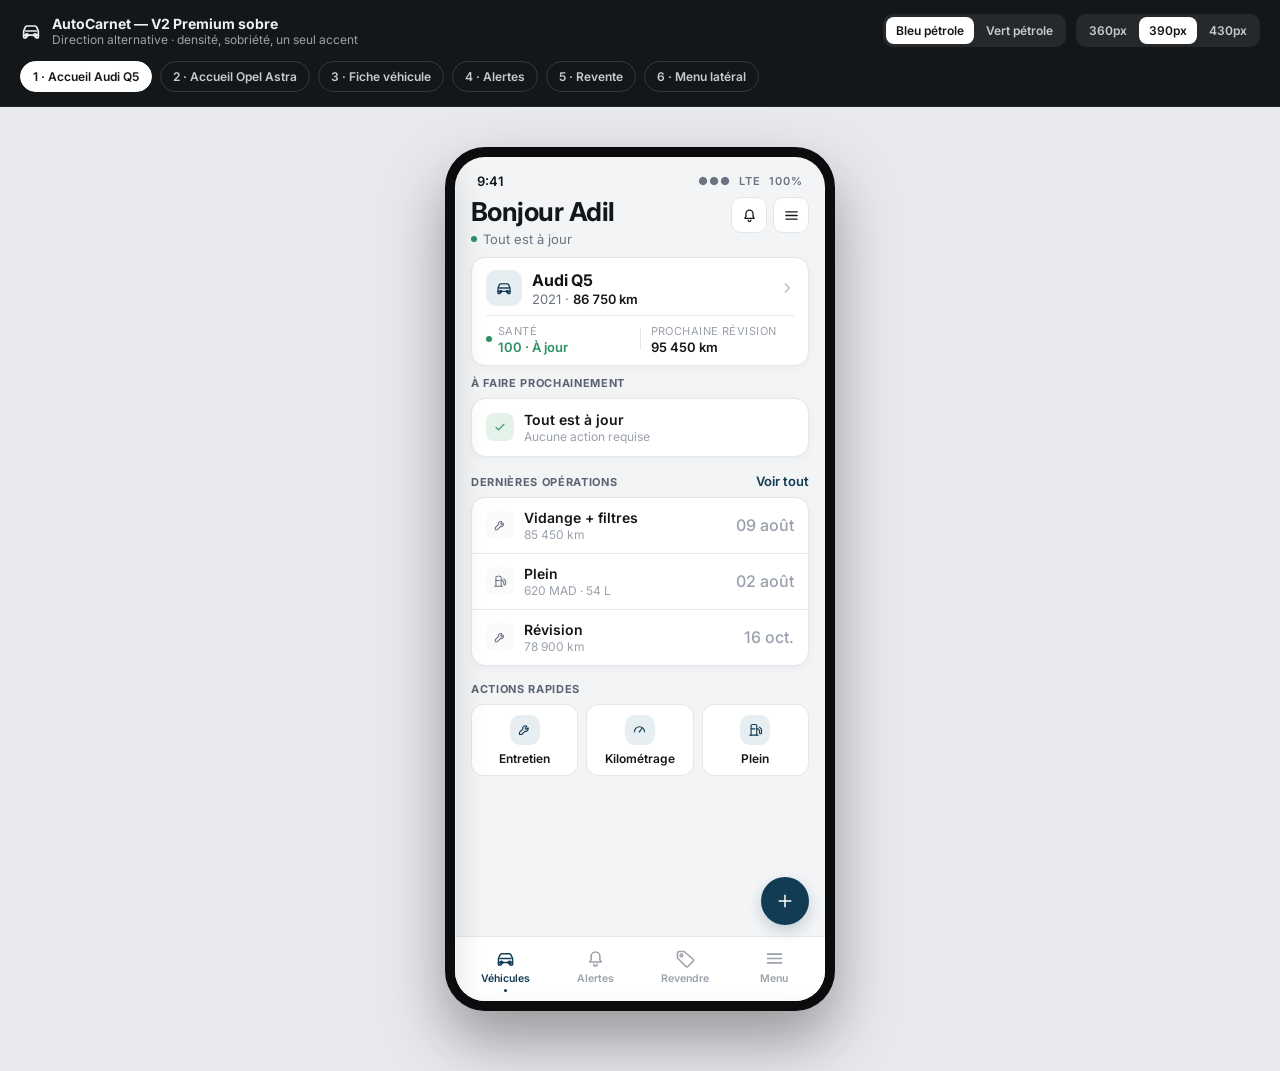
==== commit 58ff5b16: "V2 mockup finishing pass: perceptible surfaces without heavy shadows Design-only, no Flutter changes" ====
--- a/design/autocarnet-v2-sobre/index.html
+++ b/design/autocarnet-v2-sobre/index.html
@@ -79,7 +79,7 @@
           </div>
 
           <div class="vehicle-stage" data-vehicle-stage>
-            <div class="vehicle-card-stack" data-card-stack style="height:96px">
+            <div class="vehicle-card-stack" data-card-stack style="height:88px">
 
               <article class="vehicle-card is-current" data-vehicle="q5" data-index="0" data-nav="fiche">
                 <div class="vehicle-card__row1">
--- a/design/autocarnet-v2-sobre/styles.css
+++ b/design/autocarnet-v2-sobre/styles.css
@@ -22,15 +22,16 @@
 
 :root {
   /* ---- Palette ---- */
-  --bg: #F5F6F7;
+  --bg: #F2F4F6;
   --surface: #FFFFFF;
   --surface-sunken: #FAFAFB;
-  --border: rgba(20, 23, 26, 0.08);
-  --border-strong: rgba(20, 23, 26, 0.14);
+  --border: #E3E7EA;
+  --border-strong: #D3D9DD;
   --overlay: rgba(15, 18, 21, 0.44);
 
   --text-primary: #14171A;
   --text-secondary: #6B7280;
+  --text-section: #5B6472;
   --text-tertiary: #9AA1AC;
   --text-on-brand: #FFFFFF;
 
@@ -49,7 +50,7 @@
   --r-pill: 999px;
 
   /* ---- Shadow scale (subtle by default) ---- */
-  --shadow-card: 0 1px 2px rgba(15, 18, 21, 0.05);
+  --shadow-card: 0 2px 8px rgba(20, 35, 45, 0.04);
   --shadow-cta: 0 6px 14px rgba(18, 59, 84, 0.20);
   --shadow-elevated: 0 16px 32px rgba(15, 18, 21, 0.14);
 
@@ -191,7 +192,7 @@
   font-weight: 700;
   letter-spacing: 0.06em;
   text-transform: uppercase;
-  color: var(--text-tertiary);
+  color: var(--text-section);
 }
 .section__action {
   font-size: 13px; font-weight: 600; color: var(--brand);
@@ -239,7 +240,7 @@
   border: 1px solid var(--border);
   border-radius: var(--r-lg);
   box-shadow: var(--shadow-card);
-  padding: 14px 14px 12px;
+  padding: 12px 14px 10px;
   cursor: pointer;
   transition: transform .32s cubic-bezier(.2,.8,.2,1), opacity .32s ease;
 }
@@ -262,7 +263,7 @@
 .vehicle-card__chevron { color: var(--text-tertiary); width: 14px; height: 14px; flex-shrink: 0; }
 
 .vehicle-card__strip {
-  display: flex; align-items: center; margin-top: 10px; padding-top: 10px;
+  display: flex; align-items: center; margin-top: 8px; padding-top: 8px;
   border-top: 1px solid var(--border);
 }
 .vehicle-card__strip-item { flex: 1; display: flex; align-items: center; gap: 6px; min-width: 0; }
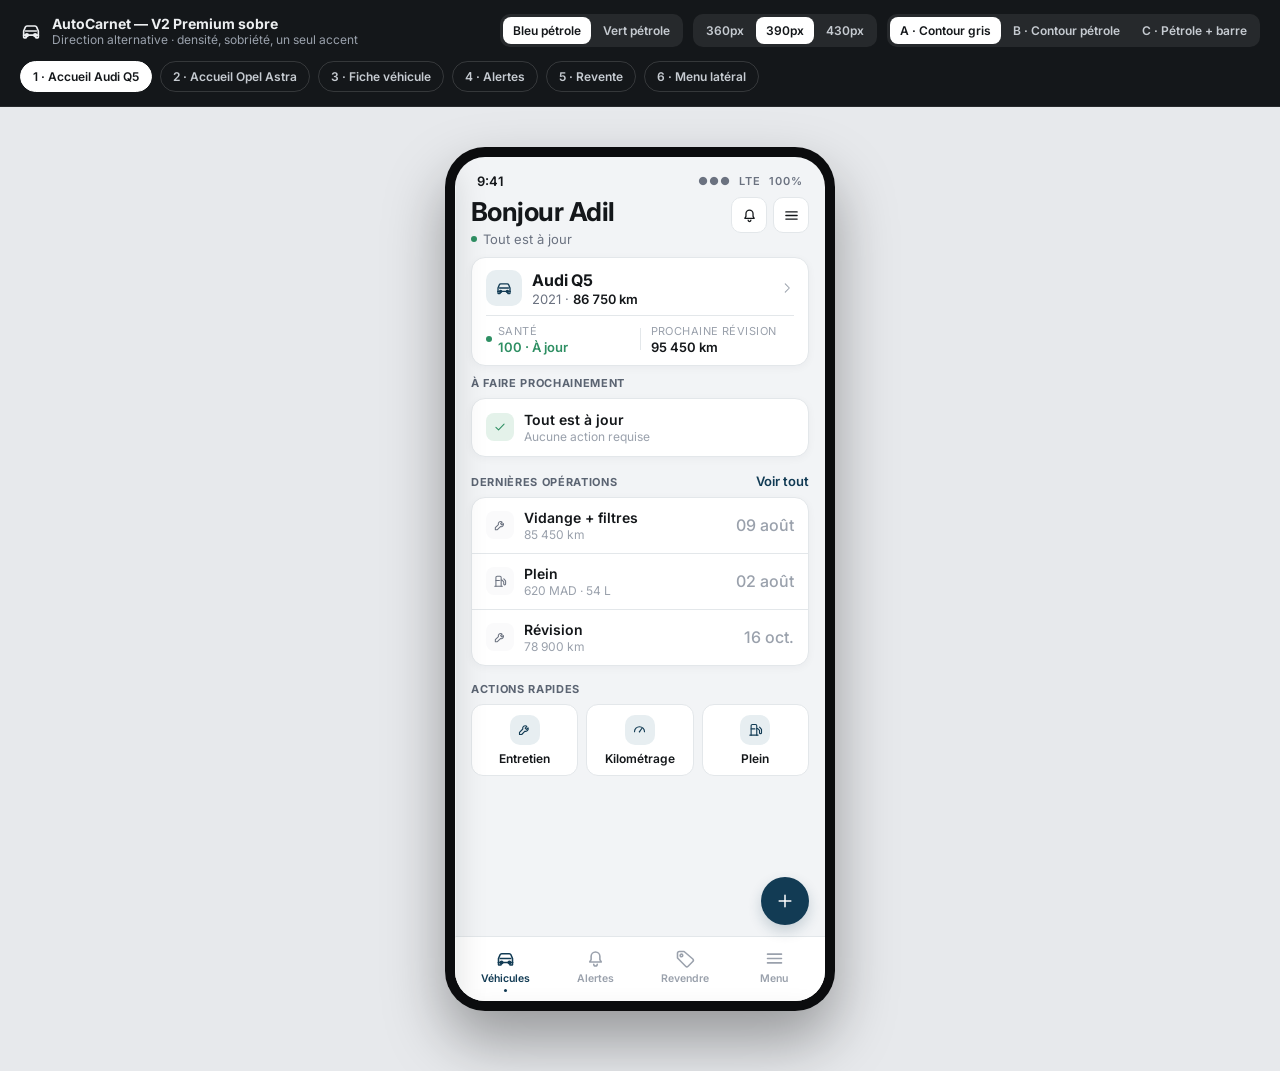
==== commit bdb03f6f: "Add selectable vehicle-card variants A/B/C for comparison Design-only, no Flutter changes. The main " ====
--- a/design/autocarnet-v2-sobre/index.html
+++ b/design/autocarnet-v2-sobre/index.html
@@ -1,5 +1,5 @@
 <!doctype html>
-<html lang="fr" data-accent="petrol-blue">
+<html lang="fr" data-accent="petrol-blue" data-vc-variant="a">
 <head>
 <meta charset="utf-8" />
 <meta name="viewport" content="width=device-width, initial-scale=1, viewport-fit=cover" />
@@ -30,6 +30,11 @@
       <button class="width-switch__btn" data-width="360">360px</button>
       <button class="width-switch__btn is-active" data-width="390">390px</button>
       <button class="width-switch__btn" data-width="430">430px</button>
+    </div>
+    <div class="vc-variant-switch" role="tablist" aria-label="Variante de la carte véhicule">
+      <button class="vc-variant-switch__btn is-active" data-vc-variant-btn="a" role="tab" aria-selected="true">A · Contour gris</button>
+      <button class="vc-variant-switch__btn" data-vc-variant-btn="b" role="tab" aria-selected="false">B · Contour pétrole</button>
+      <button class="vc-variant-switch__btn" data-vc-variant-btn="c" role="tab" aria-selected="false">C · Pétrole + barre</button>
     </div>
   </div>
 
--- a/design/autocarnet-v2-sobre/styles.css
+++ b/design/autocarnet-v2-sobre/styles.css
@@ -113,12 +113,12 @@
 .demo-bar__subtitle { font-size: 12px; color: #9AA1AC; }
 .demo-bar__controls { display: flex; align-items: center; gap: 10px; flex-wrap: wrap; }
 
-.accent-switch, .width-switch { display: flex; background: rgba(255,255,255,0.08); border-radius: var(--r-sm); padding: 3px; gap: 2px; }
-.accent-switch__btn, .width-switch__btn {
+.accent-switch, .width-switch, .vc-variant-switch { display: flex; background: rgba(255,255,255,0.08); border-radius: var(--r-sm); padding: 3px; gap: 2px; }
+.accent-switch__btn, .width-switch__btn, .vc-variant-switch__btn {
   border: none; background: transparent; color: #C6CBD1;
   font-size: 12px; font-weight: 600; padding: 6px 10px; border-radius: 8px; cursor: pointer;
 }
-.accent-switch__btn.is-active, .width-switch__btn.is-active { background: #fff; color: #14171A; }
+.accent-switch__btn.is-active, .width-switch__btn.is-active, .vc-variant-switch__btn.is-active { background: #fff; color: #14171A; }
 
 .screen-tabs { display: flex; flex-wrap: wrap; gap: 8px; width: 100%; }
 .screen-tab {
@@ -248,6 +248,25 @@
 .vehicle-card.is-current { position: relative; transform: translateX(0); opacity: 1; z-index: 3; }
 .vehicle-card.is-next { transform: translateX(18px) scale(0.98); opacity: 0; z-index: 1; pointer-events: none; }
 .vehicle-card.is-prev { transform: translateX(-18px) scale(0.98); opacity: 0; z-index: 1; pointer-events: none; }
+
+/* Vehicle-card variants (A/B/C) — comparison-only switch requested by the
+   design review to decide how much this one card should stand out from
+   ordinary surfaces. Everything else on the screen stays on variant A's
+   plain border/shadow regardless of which is picked here. */
+:root[data-vc-variant="b"] .vehicle-card,
+:root[data-vc-variant="c"] .vehicle-card {
+  border-color: #C9D8DD;
+  border-width: 1.5px;
+  box-shadow: 0 3px 10px rgba(18, 59, 84, 0.09);
+}
+:root[data-vc-variant="c"] .vehicle-card::before {
+  content: '';
+  position: absolute;
+  left: 0; top: 0; bottom: 0;
+  width: 3px;
+  background: var(--brand);
+  border-radius: var(--r-lg) 0 0 var(--r-lg);
+}
 
 .vehicle-card__row1 { display: flex; align-items: center; gap: 10px; }
 .vehicle-card__icon {
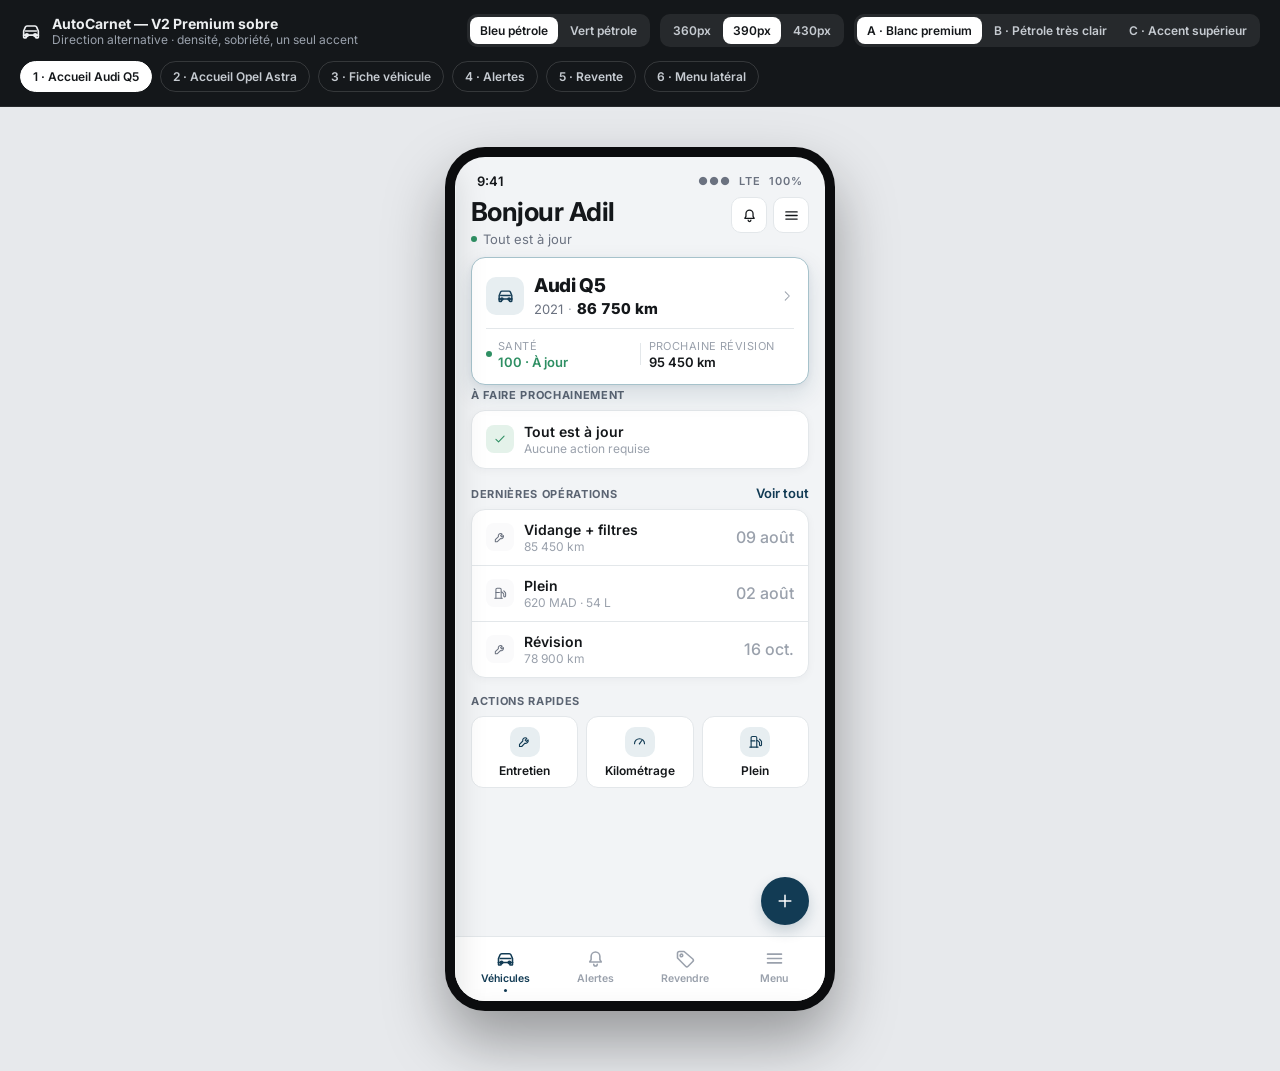
==== commit b458d0b6: "Turn the vehicle card into the home screen's hero block Design-only, no Flutter changes. The card wa" ====
--- a/design/autocarnet-v2-sobre/index.html
+++ b/design/autocarnet-v2-sobre/index.html
@@ -31,10 +31,10 @@
       <button class="width-switch__btn is-active" data-width="390">390px</button>
       <button class="width-switch__btn" data-width="430">430px</button>
     </div>
-    <div class="vc-variant-switch" role="tablist" aria-label="Variante de la carte véhicule">
-      <button class="vc-variant-switch__btn is-active" data-vc-variant-btn="a" role="tab" aria-selected="true">A · Contour gris</button>
-      <button class="vc-variant-switch__btn" data-vc-variant-btn="b" role="tab" aria-selected="false">B · Contour pétrole</button>
-      <button class="vc-variant-switch__btn" data-vc-variant-btn="c" role="tab" aria-selected="false">C · Pétrole + barre</button>
+    <div class="vc-variant-switch" role="tablist" aria-label="Variante hero de la carte véhicule">
+      <button class="vc-variant-switch__btn is-active" data-vc-variant-btn="a" role="tab" aria-selected="true">A · Blanc premium</button>
+      <button class="vc-variant-switch__btn" data-vc-variant-btn="b" role="tab" aria-selected="false">B · Pétrole très clair</button>
+      <button class="vc-variant-switch__btn" data-vc-variant-btn="c" role="tab" aria-selected="false">C · Accent supérieur</button>
     </div>
   </div>
 
@@ -84,14 +84,14 @@
           </div>
 
           <div class="vehicle-stage" data-vehicle-stage>
-            <div class="vehicle-card-stack" data-card-stack style="height:88px">
+            <div class="vehicle-card-stack" data-card-stack style="height:100px">
 
               <article class="vehicle-card is-current" data-vehicle="q5" data-index="0" data-nav="fiche">
                 <div class="vehicle-card__row1">
                   <div class="vehicle-card__icon"><i class="ic" style="--src:url('assets/icons/car.svg')" aria-hidden="true"></i></div>
                   <div class="vehicle-card__id">
                     <div class="vehicle-card__name">Audi Q5</div>
-                    <div class="vehicle-card__sub">2021 · <b>86 750 km</b></div>
+                    <div class="vehicle-card__sub"><span class="vehicle-card__year">2021</span><span class="vehicle-card__sep">·</span><span class="vehicle-card__km">86 750 km</span></div>
                   </div>
                   <i class="ic vehicle-card__chevron" style="--src:url('assets/icons/chevron-right.svg')" aria-hidden="true"></i>
                 </div>
@@ -118,7 +118,7 @@
                   <div class="vehicle-card__icon"><i class="ic" style="--src:url('assets/icons/car.svg')" aria-hidden="true"></i></div>
                   <div class="vehicle-card__id">
                     <div class="vehicle-card__name">Opel Astra</div>
-                    <div class="vehicle-card__sub">2012 · <b>270 000 km</b></div>
+                    <div class="vehicle-card__sub"><span class="vehicle-card__year">2012</span><span class="vehicle-card__sep">·</span><span class="vehicle-card__km">270 000 km</span></div>
                   </div>
                   <i class="ic vehicle-card__chevron" style="--src:url('assets/icons/chevron-right.svg')" aria-hidden="true"></i>
                 </div>
--- a/design/autocarnet-v2-sobre/styles.css
+++ b/design/autocarnet-v2-sobre/styles.css
@@ -12,12 +12,18 @@
   --brand-strong: #0D2E42;
   --brand-soft: #E7EEF1;
   --brand-soft-strong: #D6E3E8;
+  --border-hero: #A6C2CB;
+  --border-hero-subtle: #D6E4E7;
+  --bg-hero-b: #F0F5F6;
 }
 :root[data-accent="petrol-green"] {
   --brand: #0E4D3F;
   --brand-strong: #0A3A30;
   --brand-soft: #E5EFEC;
   --brand-soft-strong: #D3E4DE;
+  --border-hero: #A0C4B7;
+  --border-hero-subtle: #D5E6DF;
+  --bg-hero-b: #EFF6F3;
 }
 
 :root {
@@ -53,6 +59,9 @@
   --shadow-card: 0 2px 8px rgba(20, 35, 45, 0.04);
   --shadow-cta: 0 6px 14px rgba(18, 59, 84, 0.20);
   --shadow-elevated: 0 16px 32px rgba(15, 18, 21, 0.14);
+  --shadow-hero: 0 10px 24px rgba(18, 59, 84, 0.12), 0 2px 6px rgba(18, 59, 84, 0.06);
+  --shadow-hero-soft: 0 6px 16px rgba(18, 59, 84, 0.08);
+  --shadow-hero-strong: 0 12px 28px rgba(18, 59, 84, 0.14), 0 3px 8px rgba(18, 59, 84, 0.07);
 
   /* ---- Type scale ---- */
   --fs-display: 26px;
@@ -237,56 +246,66 @@
 .vehicle-card {
   position: absolute; inset: 0;
   background: var(--surface);
-  border: 1px solid var(--border);
+  border: 1.5px solid var(--border-hero);
   border-radius: var(--r-lg);
-  box-shadow: var(--shadow-card);
-  padding: 12px 14px 10px;
+  box-shadow: var(--shadow-hero);
+  padding: 16px 14px 14px;
   cursor: pointer;
-  transition: transform .32s cubic-bezier(.2,.8,.2,1), opacity .32s ease;
+  transition: transform .32s cubic-bezier(.2,.8,.2,1), opacity .32s ease, background-color .2s ease, border-color .2s ease, box-shadow .2s ease;
 }
 .vehicle-card.is-dragging { transition: none; }
 .vehicle-card.is-current { position: relative; transform: translateX(0); opacity: 1; z-index: 3; }
 .vehicle-card.is-next { transform: translateX(18px) scale(0.98); opacity: 0; z-index: 1; pointer-events: none; }
 .vehicle-card.is-prev { transform: translateX(-18px) scale(0.98); opacity: 0; z-index: 1; pointer-events: none; }
 
-/* Vehicle-card variants (A/B/C) — comparison-only switch requested by the
-   design review to decide how much this one card should stand out from
-   ordinary surfaces. Everything else on the screen stays on variant A's
-   plain border/shadow regardless of which is picked here. */
-:root[data-vc-variant="b"] .vehicle-card,
+/* Vehicle-card HERO variants (A/B/C) — comparison-only switch requested by
+   the design review: this card must read as the screen's hero block, never
+   just another list item. All three keep it premium/automotive (no
+   gradient, no vivid fill, no heavy shadow) and differ only in how the
+   elevation is expressed. Nothing else on the screen changes. */
+:root[data-vc-variant="b"] .vehicle-card {
+  background: var(--bg-hero-b);
+  border-color: var(--border-hero-subtle);
+  box-shadow: var(--shadow-hero-soft);
+}
 :root[data-vc-variant="c"] .vehicle-card {
-  border-color: #C9D8DD;
-  border-width: 1.5px;
-  box-shadow: 0 3px 10px rgba(18, 59, 84, 0.09);
+  border-color: var(--border-hero-subtle);
+  box-shadow: var(--shadow-hero-strong);
 }
 :root[data-vc-variant="c"] .vehicle-card::before {
   content: '';
   position: absolute;
-  left: 0; top: 0; bottom: 0;
-  width: 3px;
+  left: 0; right: 0; top: 0;
+  height: 3px;
   background: var(--brand);
-  border-radius: var(--r-lg) 0 0 var(--r-lg);
+  border-radius: var(--r-lg) var(--r-lg) 0 0;
+}
+:root[data-vc-variant="b"] .vehicle-card__km,
+:root[data-vc-variant="b"] .vehicle-card__strip-value:not(.vehicle-card__strip-value--ok) {
+  color: var(--brand);
 }
 
 .vehicle-card__row1 { display: flex; align-items: center; gap: 10px; }
 .vehicle-card__icon {
-  width: 36px; height: 36px; border-radius: var(--r-sm); flex-shrink: 0;
+  width: 38px; height: 38px; border-radius: var(--r-sm); flex-shrink: 0;
   background: var(--brand-soft); color: var(--brand);
   display: flex; align-items: center; justify-content: center;
 }
-.vehicle-card__icon .ic { width: 18px; height: 18px; }
+.vehicle-card__icon .ic { width: 19px; height: 19px; }
 .vehicle-card__id { flex: 1; min-width: 0; }
-.vehicle-card__name { font-size: 16px; font-weight: 700; letter-spacing: -0.01em; white-space: nowrap; overflow: hidden; text-overflow: ellipsis; }
-.vehicle-card__sub { font-size: var(--fs-meta); color: var(--text-secondary); white-space: nowrap; margin-top: 1px; }
-.vehicle-card__sub b { color: var(--text-primary); font-weight: 600; font-variant-numeric: tabular-nums; }
+.vehicle-card__name { font-size: 19px; font-weight: 800; letter-spacing: -0.02em; white-space: nowrap; overflow: hidden; text-overflow: ellipsis; }
+.vehicle-card__sub { font-size: 13px; white-space: nowrap; margin-top: 2px; }
+.vehicle-card__year { color: var(--text-secondary); }
+.vehicle-card__sep { color: var(--text-tertiary); margin: 0 5px; }
+.vehicle-card__km { font-size: 15px; font-weight: 800; color: var(--text-primary); font-variant-numeric: tabular-nums; }
 .vehicle-card__chevron { color: var(--text-tertiary); width: 14px; height: 14px; flex-shrink: 0; }
 
 .vehicle-card__strip {
-  display: flex; align-items: center; margin-top: 8px; padding-top: 8px;
+  display: flex; align-items: center; margin-top: 10px; padding-top: 10px;
   border-top: 1px solid var(--border);
 }
 .vehicle-card__strip-item { flex: 1; display: flex; align-items: center; gap: 6px; min-width: 0; }
-.vehicle-card__strip-divider { width: 1px; height: 22px; background: var(--border); margin: 0 10px; flex-shrink: 0; }
+.vehicle-card__strip-divider { width: 1px; height: 22px; background: var(--border); margin: 0 8px; flex-shrink: 0; }
 .vehicle-card__strip-label { font-size: var(--fs-label); color: var(--text-tertiary); text-transform: uppercase; letter-spacing: 0.04em; margin-bottom: 1px; }
 .vehicle-card__strip-value { font-size: 13px; font-weight: 600; color: var(--text-primary); white-space: nowrap; overflow: hidden; text-overflow: ellipsis; }
 .vehicle-card__strip-value--ok { color: var(--success); }
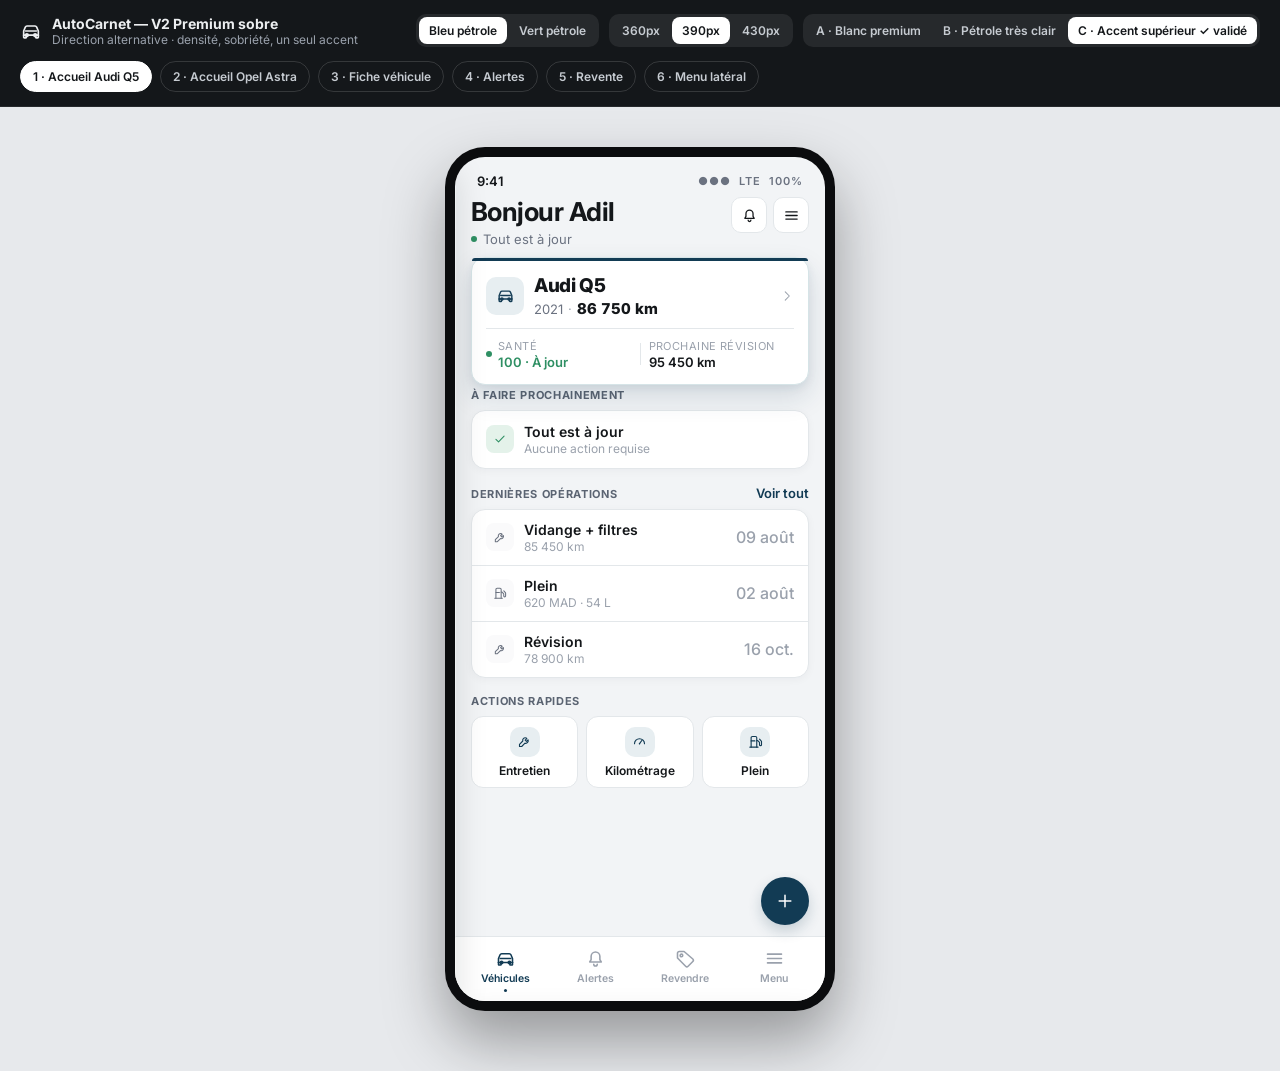
==== commit 4a9fc205: "Lock the vehicle-card hero variant to C (validated) Design-only. Sets data-vc-variant="c" as the moc" ====
--- a/design/autocarnet-v2-sobre/index.html
+++ b/design/autocarnet-v2-sobre/index.html
@@ -1,5 +1,5 @@
 <!doctype html>
-<html lang="fr" data-accent="petrol-blue" data-vc-variant="a">
+<html lang="fr" data-accent="petrol-blue" data-vc-variant="c">
 <head>
 <meta charset="utf-8" />
 <meta name="viewport" content="width=device-width, initial-scale=1, viewport-fit=cover" />
@@ -32,9 +32,9 @@
       <button class="width-switch__btn" data-width="430">430px</button>
     </div>
     <div class="vc-variant-switch" role="tablist" aria-label="Variante hero de la carte véhicule">
-      <button class="vc-variant-switch__btn is-active" data-vc-variant-btn="a" role="tab" aria-selected="true">A · Blanc premium</button>
+      <button class="vc-variant-switch__btn" data-vc-variant-btn="a" role="tab" aria-selected="false">A · Blanc premium</button>
       <button class="vc-variant-switch__btn" data-vc-variant-btn="b" role="tab" aria-selected="false">B · Pétrole très clair</button>
-      <button class="vc-variant-switch__btn" data-vc-variant-btn="c" role="tab" aria-selected="false">C · Accent supérieur</button>
+      <button class="vc-variant-switch__btn is-active" data-vc-variant-btn="c" role="tab" aria-selected="true">C · Accent supérieur ✓ validé</button>
     </div>
   </div>
 
